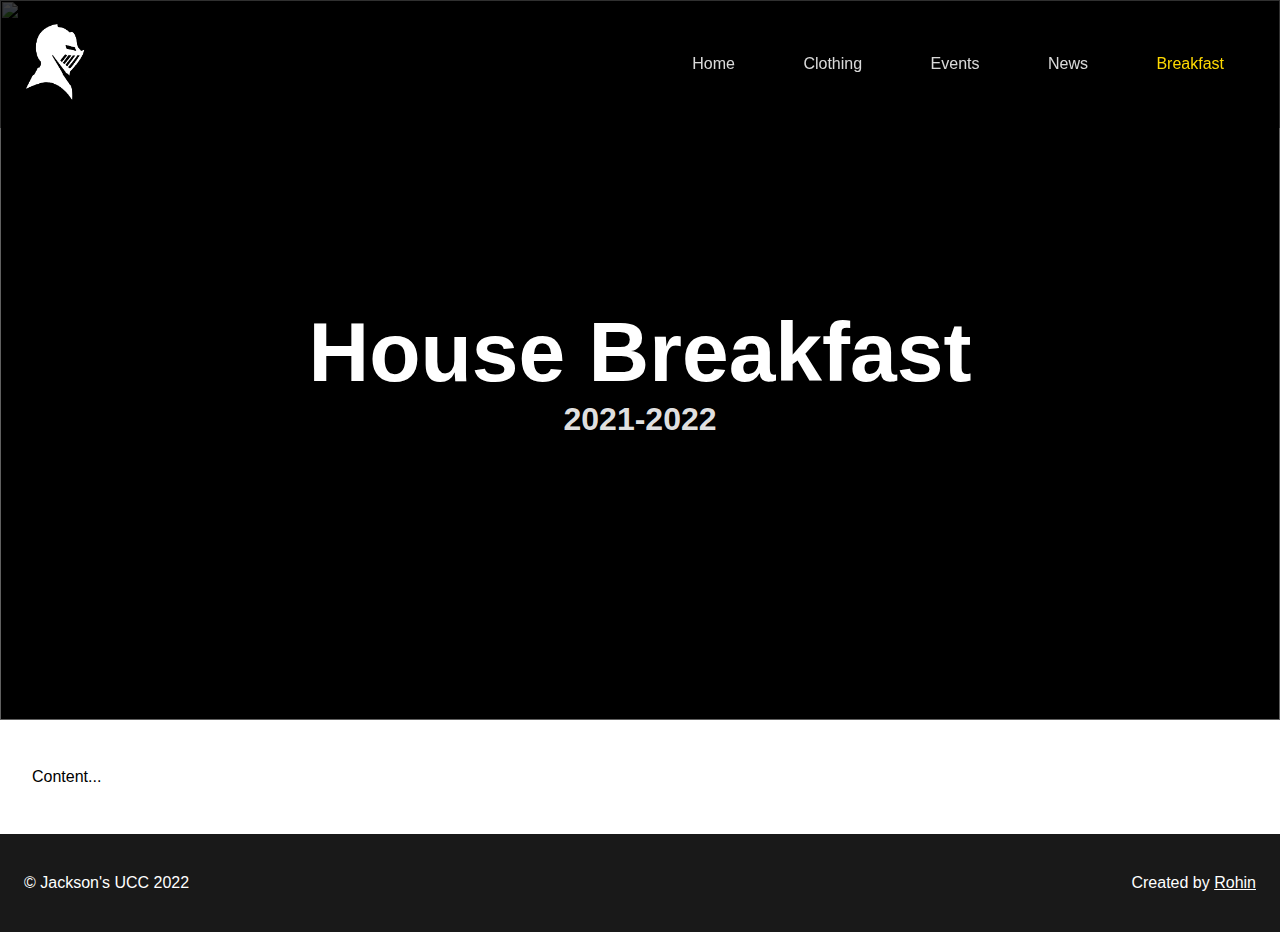
==== breakfast.html @ 72bfc6fb "Initial" ====
<!DOCTYPE html>
<html lang="en">
<head>
  <meta charset="UTF-8">
  <meta http-equiv="X-UA-Compatible" content="IE=edge">
  <meta name="viewport" content="width=device-width, initial-scale=1.0">
  <link rel="stylesheet" href="styles.css">
  <title>Jackson's UCC Website</title>
</head>
<body>

  <div id="header">
    <a href="index.html"><img src="./assets/jacksons.png" alt=""></a>
    <div id="buttons">
      <a href="index.html">Home</a>
      <a href="clothing.html">Clothing</a>
      <a href="events.html">Events</a>
      <a href="news.html">News</a>
      <a class="active" href="breakfast.html">Breakfast</a>
    </div>
  </div>

  <div class="bannerBackground">
    <img id="banner" src="https://images.squarespace-cdn.com/content/v1/5b351fd80dbda3ecb15460b2/1530210095217-ZY8G44S4G757PEC4YBN0/jhouse.jpg?format=2500w">
    <div class="bannerContent">
      <h1>House Breakfast</h1>
      <h2>2021-2022</h2>
    </div>
  </div>


  <div class="content">
    <p>Content...</p>
  </div>

  <div id="footer">
    <p>&copy; Jackson's UCC 2022</p>
    <p>Created by <a href="https://twitter.com/r0hin12" target="_blank">Rohin</a></p>
  </div>
</body>
</html>
---- styles.css ----
body {
  margin: 0;
  padding: 0;
  font-family: -apple-system, BlinkMacSystemFont, "Segoe UI", Roboto, Helvetica, Arial, sans-serif, "Apple Color Emoji", "Segoe UI Emoji", "Segoe UI Symbol";
}

#banner {
  opacity: 0.5;
  width: 100%; height: 100%;
  object-fit: cover;
  object-position: center;
  position: absolute;
}

.bannerBackground {
  background: black;
  position: absolute;
  left: 0px; top: 0px;
  height: 80vh;
  width: 100%;
}

.bannerContent {
  position: relative;
  z-index: 2;
}

.bannerContent h1 {
  text-align: center;
  margin-top: calc(40vh - 56px);
  margin-bottom: 0px;
  color: white;
  font-size: 84px;
}

.bannerContent h2 {
  margin-top: 0px;
  color: rgb(255, 255, 255, 0.9);
  font-size: 32px;
  text-align: center;
}

#header {
  position: fixed;
  top: 0px;
  left: 0px;
  width: calc(100% - 48px);
  background: rgb(0, 0, 0, 0.5);
  z-index: 4;
  padding: 24px;
  display: flex;
  justify-content: space-between;
  align-items: center;
}

#header img {
  width: 64px;
}

#buttons a {
  color: rgba(255, 255, 255, 0.85);
  text-decoration: none;
  font-size: 16px;
  margin-left: 32px;
  margin-right: 32px;
}

#buttons a.active {
  color: rgb(255, 217, 0);
}

.content {
  margin-top: calc(80vh);
  padding: 32px;
}

.grid {
  display: grid;
  grid-template-columns: repeat(auto-fit, minmax(320px, 1fr));
  grid-gap: 32px;
  margin-top: 32px;
}

#footer {
  position: relative;
  width: calc(100% - 48px);
  background: rgb(0, 0, 0, 0.9);
  color: white;
  z-index: 4;
  padding: 24px;
  display: flex;
  justify-content: space-between;
  align-items: center;
}

a {
  color: white;
}
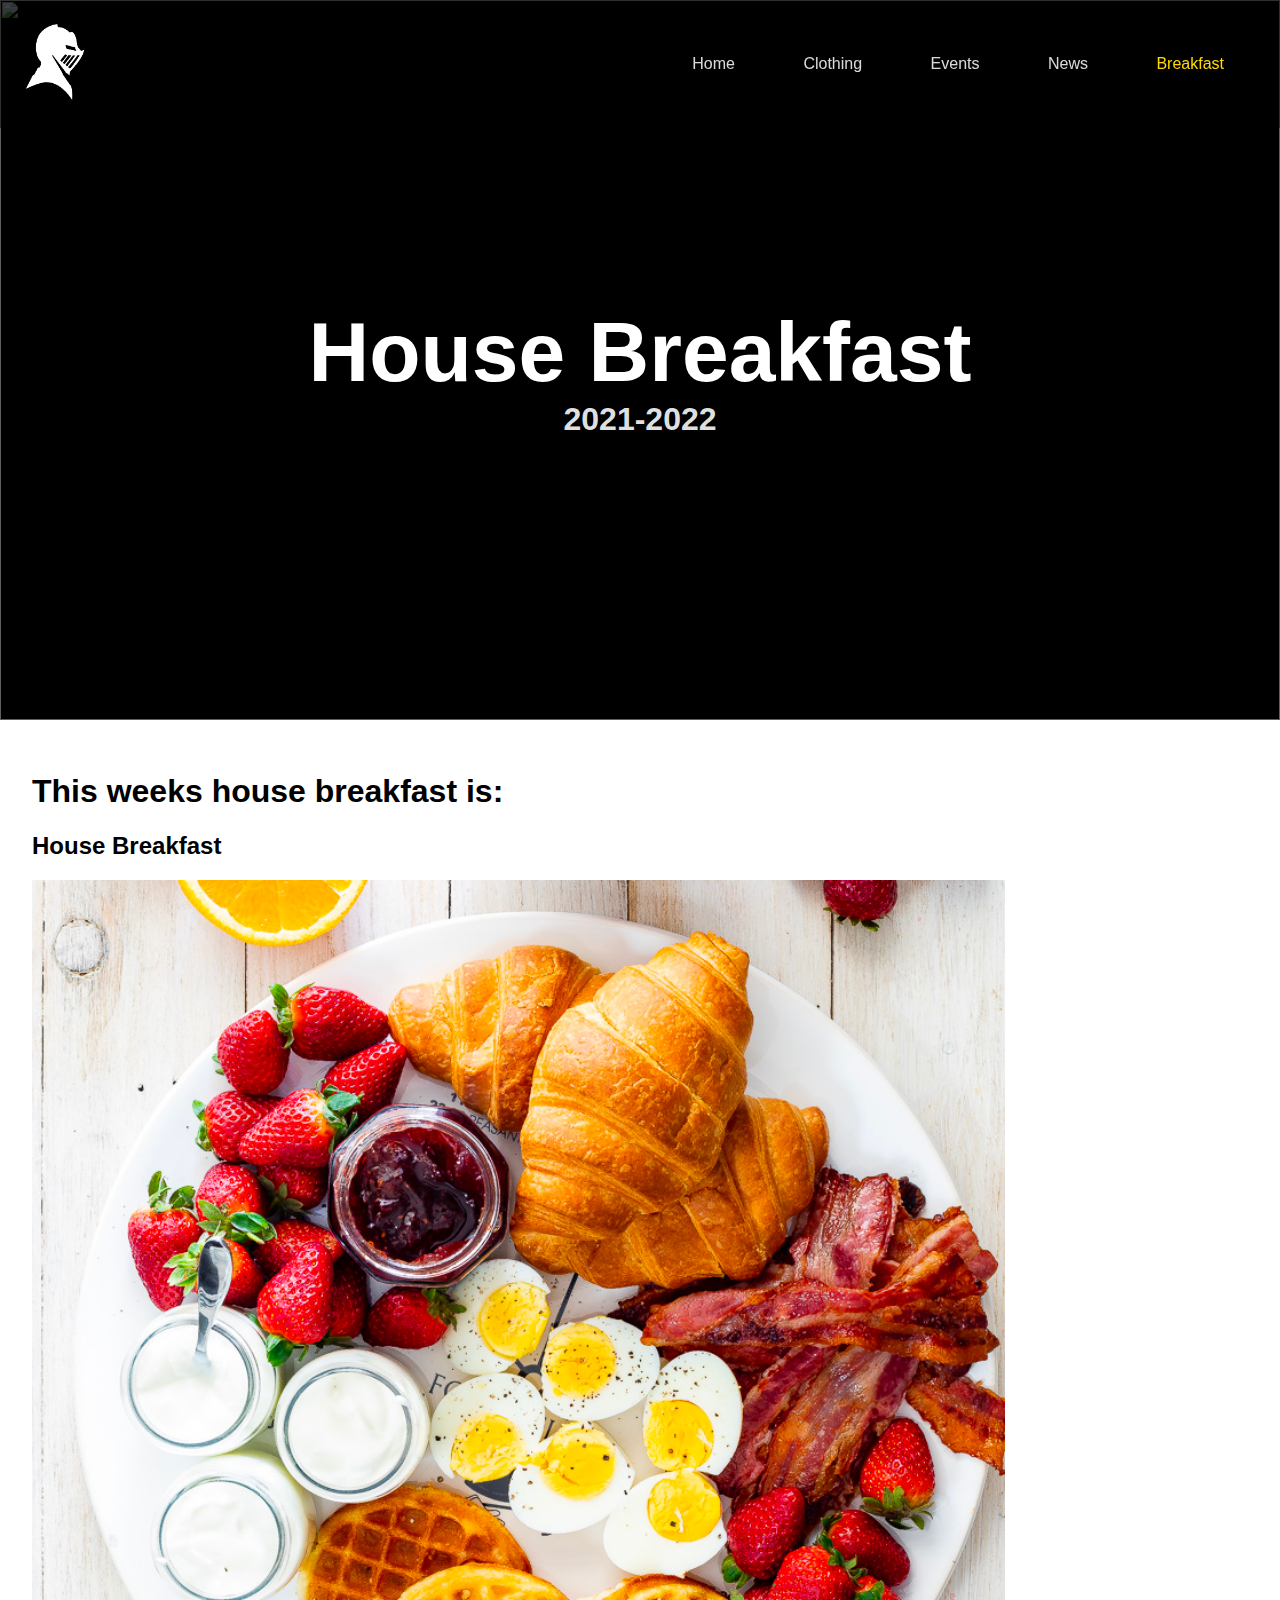
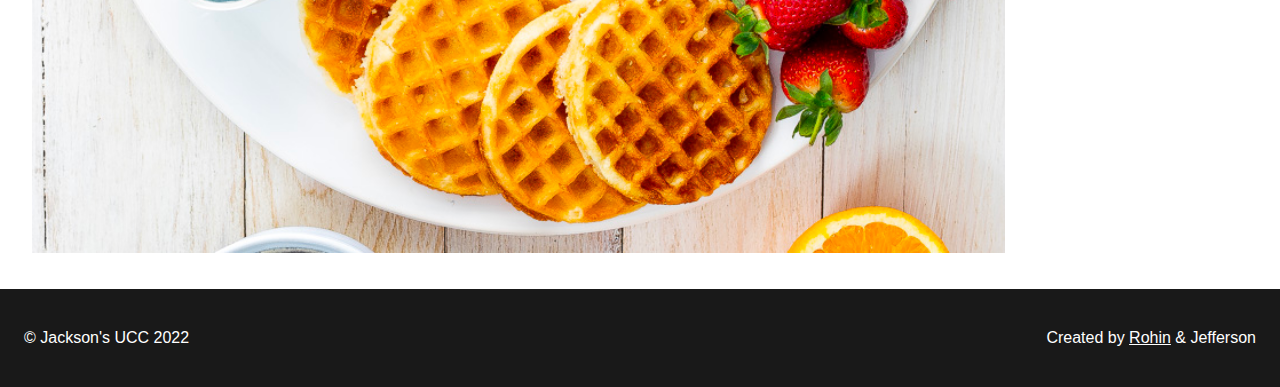
==== commit 06d50751: "connected to database and made updates" ====
--- a/breakfast.html
+++ b/breakfast.html
@@ -1,41 +1,78 @@
 <!DOCTYPE html>
 <html lang="en">
-<head>
-  <meta charset="UTF-8">
-  <meta http-equiv="X-UA-Compatible" content="IE=edge">
-  <meta name="viewport" content="width=device-width, initial-scale=1.0">
-  <link rel="stylesheet" href="styles.css">
-  <title>Jackson's UCC Website</title>
-</head>
-<body>
+  <head>
+    <meta charset="UTF-8" />
+    <meta http-equiv="X-UA-Compatible" content="IE=edge" />
+    <meta name="viewport" content="width=device-width, initial-scale=1.0" />
+    <link rel="stylesheet" href="styles.css" />
+    <title>Jackson's UCC Website</title>
+    <script src="https://www.gstatic.com/firebasejs/8.10.1/firebase-app.js"></script>
+    <script src="https://www.gstatic.com/firebasejs/8.10.1/firebase-firestore.js"></script>
+  </head>
+  <body>
+    <div id="header">
+      <a href="index.html"><img src="./assets/jacksons.png" alt="" /></a>
+      <div id="buttons">
+        <a href="index.html">Home</a>
+        <a href="clothing.html">Clothing</a>
+        <a href="events.html">Events</a>
+        <a href="news.html">News</a>
+        <a class="active" href="breakfast.html">Breakfast</a>
+      </div>
+    </div>
 
-  <div id="header">
-    <a href="index.html"><img src="./assets/jacksons.png" alt=""></a>
-    <div id="buttons">
-      <a href="index.html">Home</a>
-      <a href="clothing.html">Clothing</a>
-      <a href="events.html">Events</a>
-      <a href="news.html">News</a>
-      <a class="active" href="breakfast.html">Breakfast</a>
+    <div class="bannerBackground">
+      <img
+        id="banner"
+        src="https://images.squarespace-cdn.com/content/v1/5b351fd80dbda3ecb15460b2/1530210095217-ZY8G44S4G757PEC4YBN0/jhouse.jpg?format=2500w"
+      />
+      <div class="bannerContent">
+        <h1>House Breakfast</h1>
+        <h2>2021-2022</h2>
+      </div>
     </div>
-  </div>
 
-  <div class="bannerBackground">
-    <img id="banner" src="https://images.squarespace-cdn.com/content/v1/5b351fd80dbda3ecb15460b2/1530210095217-ZY8G44S4G757PEC4YBN0/jhouse.jpg?format=2500w">
-    <div class="bannerContent">
-      <h1>House Breakfast</h1>
-      <h2>2021-2022</h2>
+    <div class="content">
+      <h1 class="text-center">This weeks house breakfast is:</h1>
+      <h2 id="breakfast" class="text-center">House Breakfast</h2>
+      <img
+        id="breakfastimg"
+        src="./assets/breakfast.png"
+        alt="House Breakfast"
+        class="img-fluid breakfastimg"
+      />
     </div>
-  </div>
 
+    <div id="footer">
+      <p>&copy; Jackson's UCC 2022</p>
+      <p>
+        Created by
+        <a href="https://twitter.com/r0hin12" target="_blank">Rohin</a> &
+        Jefferson
+      </p>
+    </div>
+  </body>
+  <script type="module">
+    const firebaseConfig = {
+      apiKey: "AIzaSyAZgfM_wtoG4_LDyZqEhvP-A23lbc2ZgVE",
+      authDomain: "fxtions-13b3e.firebaseapp.com",
+      projectId: "fxtions-13b3e",
+      storageBucket: "fxtions-13b3e.appspot.com",
+      messagingSenderId: "629011280406",
+      appId: "1:629011280406:web:3444e22a30fc745b4dbb37",
+    };
 
-  <div class="content">
-    <p>Content...</p>
-  </div>
+    // Initialize Firebase
+    const app = firebase.initializeApp(firebaseConfig);
+    const db = firebase.firestore();
 
-  <div id="footer">
-    <p>&copy; Jackson's UCC 2022</p>
-    <p>Created by <a href="https://twitter.com/r0hin12" target="_blank">Rohin</a></p>
-  </div>
-</body>
-</html>+    const element = document.getElementById("breakfast");
+    db.collection("jacksons")
+      .doc("breakfast")
+      .get()
+      .then((data) => {
+        document.getElementById("breakfast").innerText = data.data().title;
+        document.getElementById("breakfastimg").src = data.data().img;
+      });
+  </script>
+</html>
--- a/styles.css
+++ b/styles.css
@@ -95,4 +95,32 @@
 
 a {
   color: white;
+}
+/* 
+Generic Styling, for Desktops/Laptops 
+*/
+table {
+  width: 100%;
+  border-collapse: collapse;
+}
+
+/* Zebra striping */
+tr:nth-of-type(odd) {
+  background: #eee;
+}
+
+th {
+  background: #333;
+  color: white;
+  font-weight: bold;
+}
+
+td,
+th {
+  padding: 6px;
+  border: 1px solid #ccc;
+  text-align: left;
+}
+.breakfastimg{
+  width:80%;
 }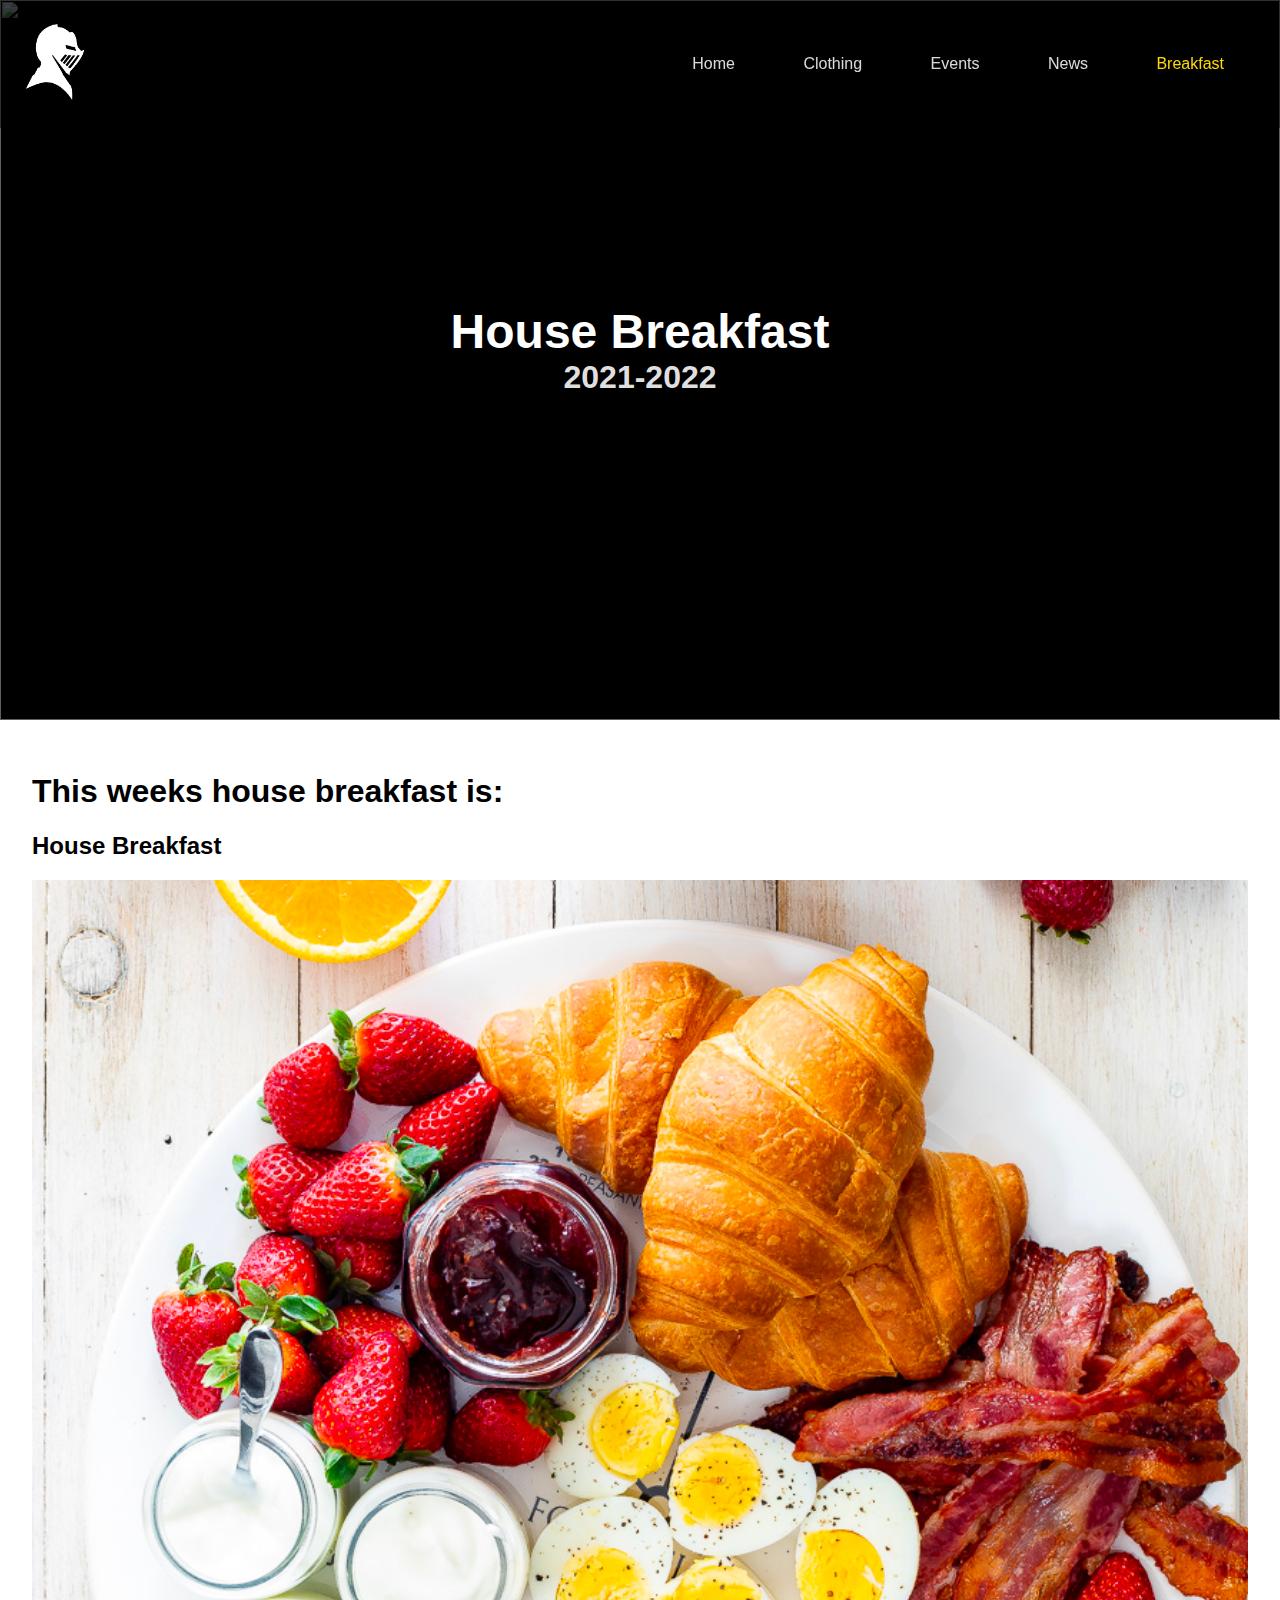
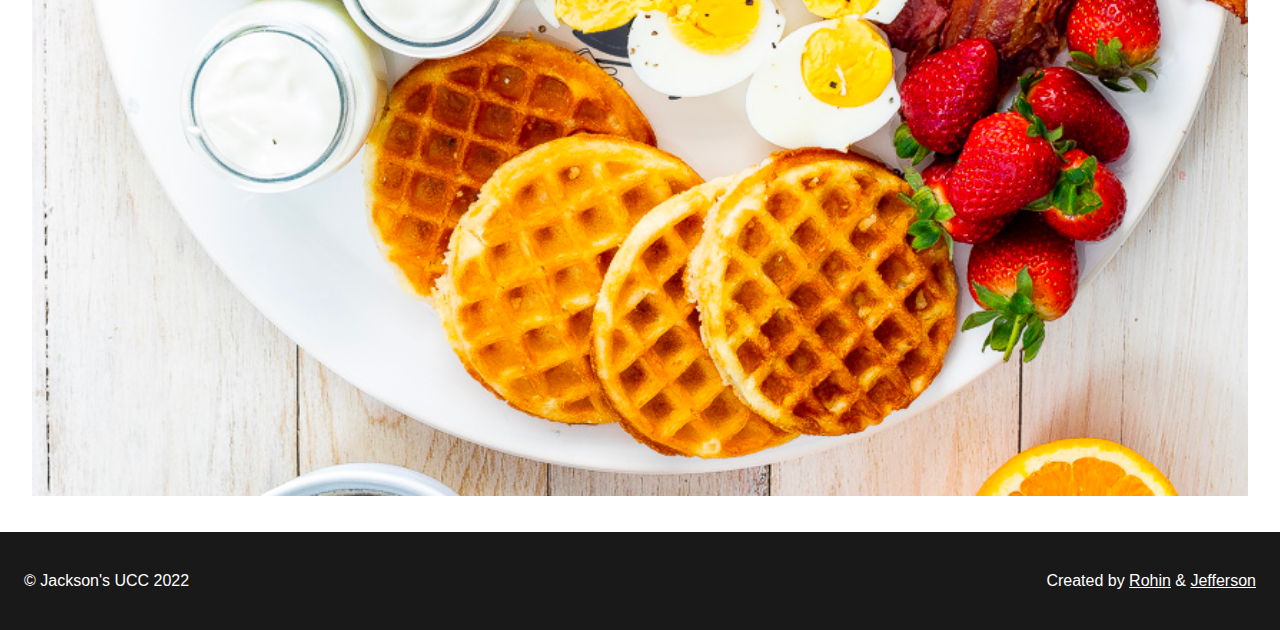
==== commit 9b9b59a5: "credits spelling and image shadows" ====
--- a/breakfast.html
+++ b/breakfast.html
@@ -39,7 +39,7 @@
         id="breakfastimg"
         src="./assets/breakfast.png"
         alt="House Breakfast"
-        class="img-fluid breakfastimg"
+        class="img-fluid breakfastimg colorful-shadow"
       />
     </div>
 
@@ -48,10 +48,11 @@
       <p>
         Created by
         <a href="https://twitter.com/r0hin12" target="_blank">Rohin</a> &
-        Jefferson
+        <a href="https://github.com/JeffersonUCC/" target="_blank">Jefferson</a>
       </p>
     </div>
   </body>
+  <script src="https://unpkg.com/cosha"></script>
   <script type="module">
     const firebaseConfig = {
       apiKey: "AIzaSyAZgfM_wtoG4_LDyZqEhvP-A23lbc2ZgVE",
@@ -75,4 +76,7 @@
         document.getElementById("breakfastimg").src = data.data().img;
       });
   </script>
+  <script>
+      cosha('colorful-shadow');
+  </script>
 </html>
--- a/styles.css
+++ b/styles.css
@@ -30,13 +30,13 @@
   margin-top: calc(40vh - 56px);
   margin-bottom: 0px;
   color: white;
-  font-size: 84px;
+  font-size: 3rem;
 }
 
 .bannerContent h2 {
   margin-top: 0px;
   color: rgb(255, 255, 255, 0.9);
-  font-size: 32px;
+  font-size: 2rem;
   text-align: center;
 }
 
@@ -121,6 +121,8 @@
   border: 1px solid #ccc;
   text-align: left;
 }
-.breakfastimg{
-  width:80%;
+
+.breakfastimg {
+  width: 100%;
+  height: 100%;
 }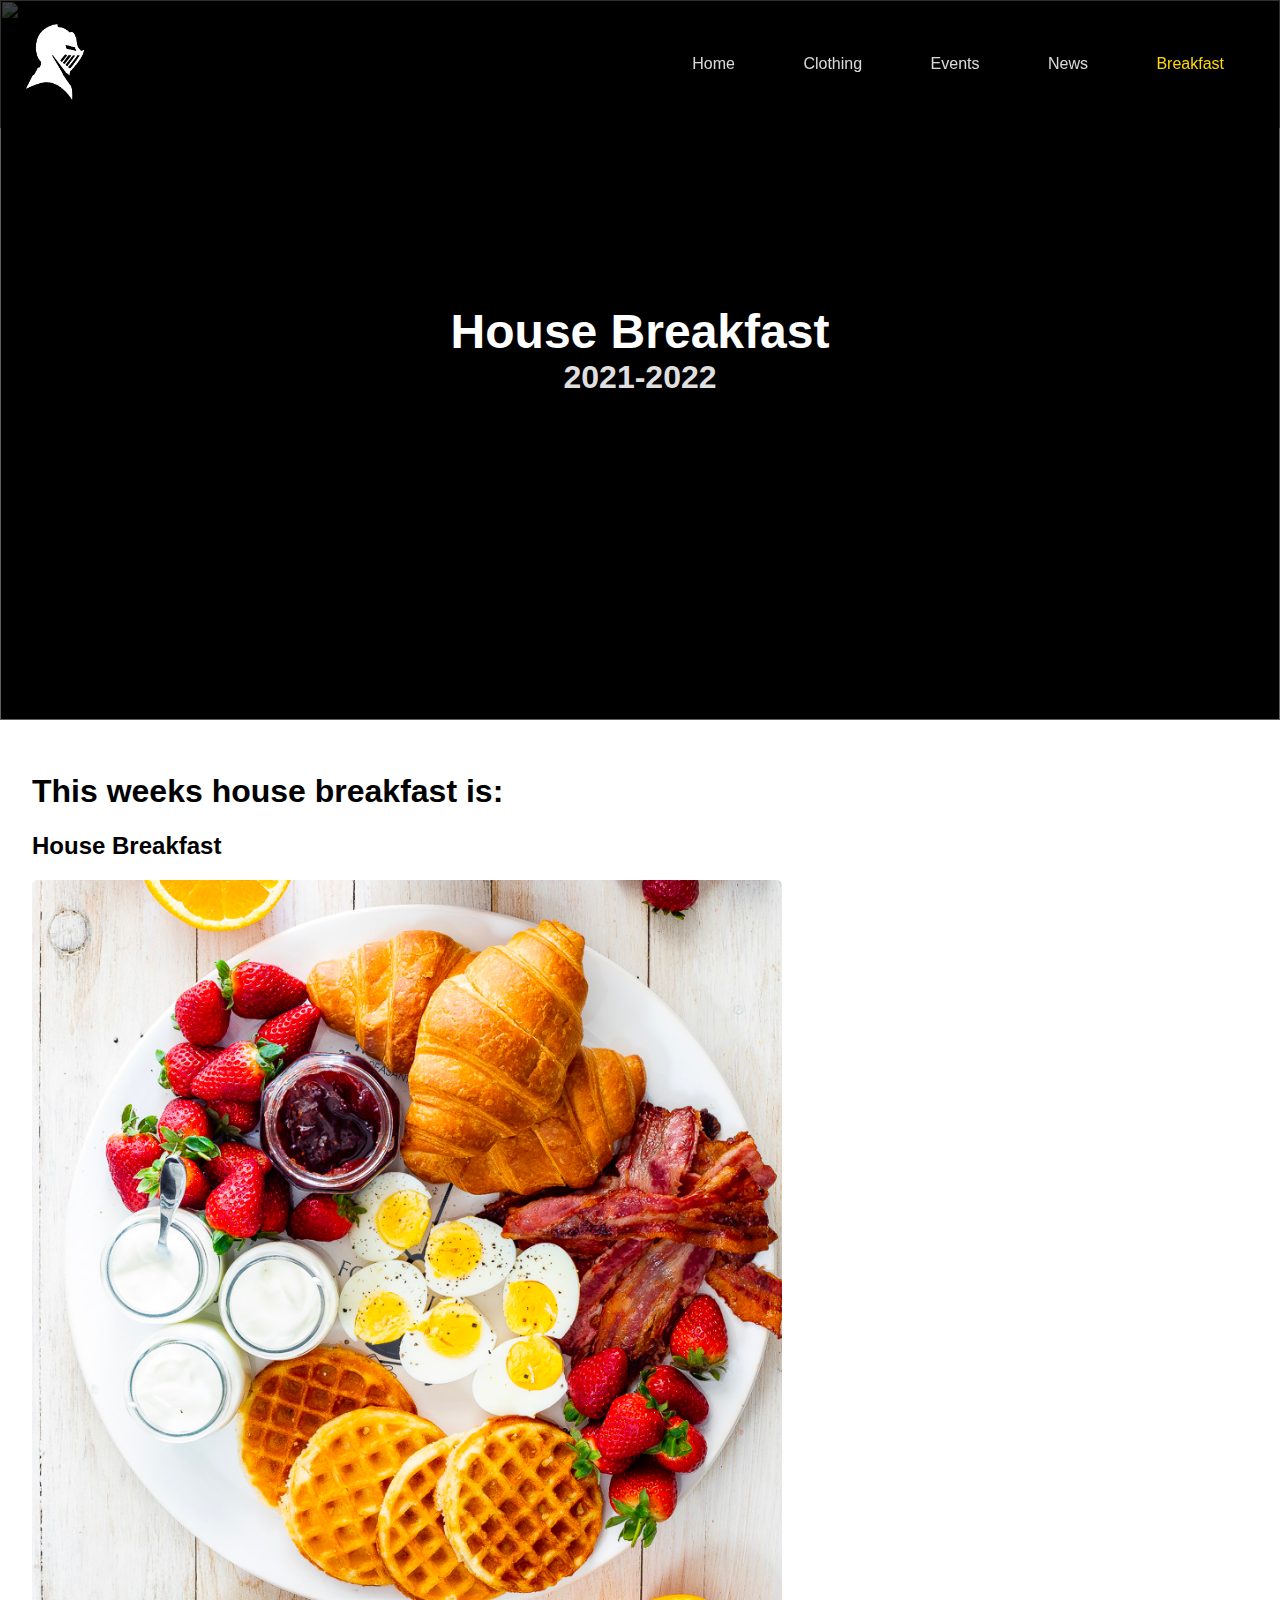
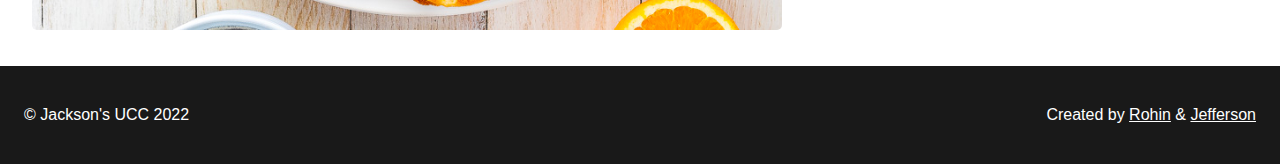
==== commit e84721ce: "update" ====
--- a/breakfast.html
+++ b/breakfast.html
@@ -39,7 +39,7 @@
         id="breakfastimg"
         src="./assets/breakfast.png"
         alt="House Breakfast"
-        class="img-fluid breakfastimg colorful-shadow"
+        class="img-fluid breakfastimg"
       />
     </div>
 
@@ -77,6 +77,6 @@
       });
   </script>
   <script>
-      cosha('colorful-shadow');
+    cosha("colorful-shadow");
   </script>
 </html>
--- a/styles.css
+++ b/styles.css
@@ -123,6 +123,7 @@
 }
 
 .breakfastimg {
-  width: 100%;
-  height: 100%;
-}+  width: clamp(100px, 70%, 750px);
+  border-radius: 5px;
+}
+
